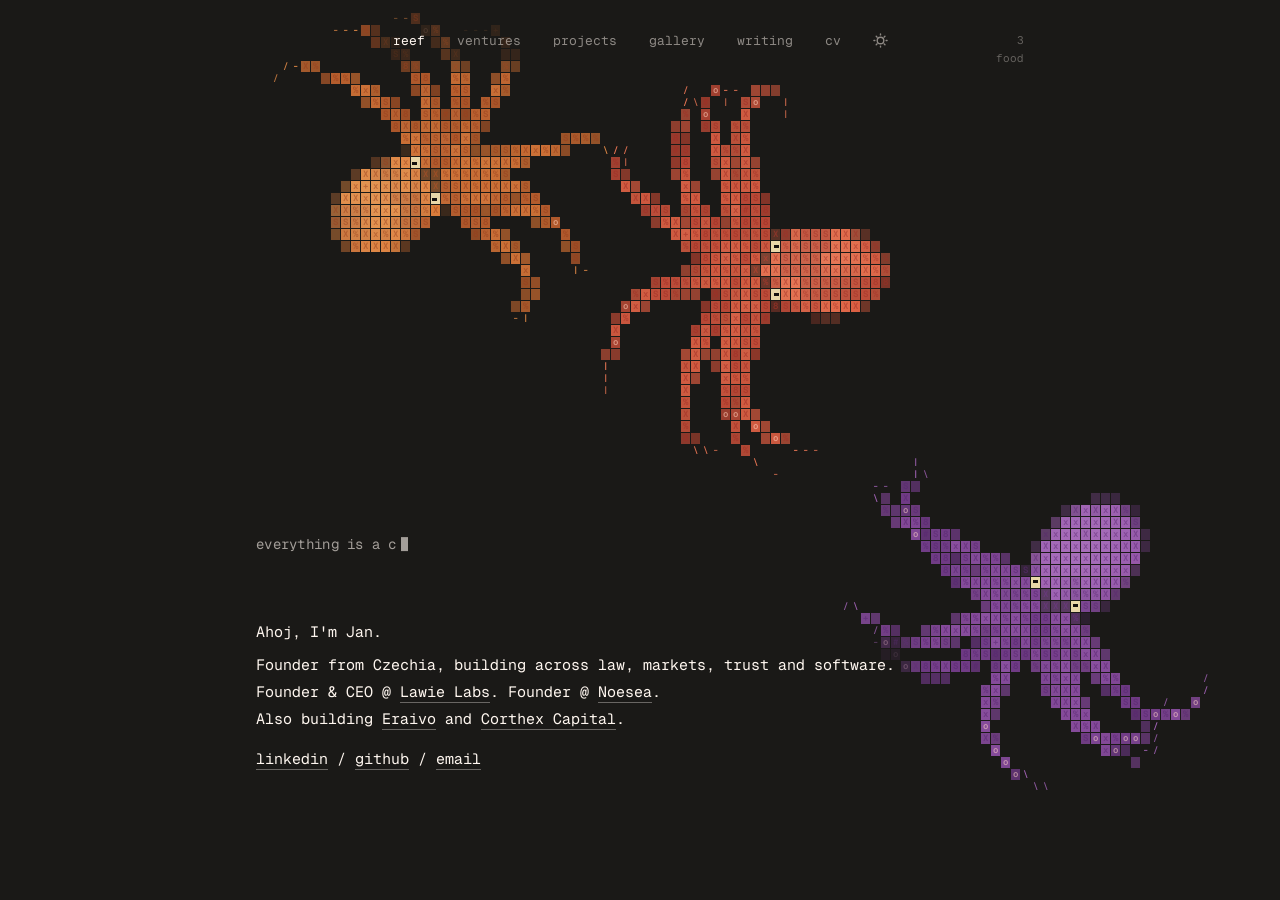
==== index.html @ 6436b3ab "The web" ====
<!doctype html>
<html lang="en" class="dark">
<head>
<meta charset="utf-8">
<meta name="viewport" content="width=device-width, initial-scale=1, viewport-fit=cover">
<title>Jan Formánek</title>
<meta name="description" content="Jan Formánek, founder from Czechia. Building Lawie Labs, Noesea, Eraivo and Corthex Capital across law, markets, trust and software infrastructure.">
<meta name="author" content="Jan Formánek">
<meta name="theme-color" content="#1a1917">
<meta property="og:type" content="profile">
<meta property="og:title" content="Jan Formánek">
<meta property="og:description" content="Founder from Czechia. Lawie Labs · Noesea · Eraivo · Corthex Capital.">
<meta property="og:image" content="og.png">
<meta property="og:image:width" content="1200">
<meta property="og:image:height" content="630">
<meta property="og:image:alt" content="Jan Formánek, with ASCII octopuses">
<meta name="twitter:card" content="summary_large_image">
<meta name="twitter:title" content="Jan Formánek">
<meta name="twitter:description" content="Founder from Czechia. Lawie Labs · Noesea · Eraivo · Corthex Capital.">
<meta name="twitter:image" content="og.png">
<link rel="icon" href="favicon.svg" type="image/svg+xml">
<link rel="icon" href="favicon-32.png" sizes="32x32" type="image/png">
<link rel="apple-touch-icon" href="apple-touch-icon.png">
<link rel="preload" href="assets/fonts/geist-mono-latin.woff2" as="font" type="font/woff2" crossorigin>
<link rel="stylesheet" href="assets/style.css">
<script>try{if(localStorage.getItem("jf:theme")==="light")document.documentElement.classList.remove("dark")}catch(e){}</script>
<script type="application/ld+json">
{
 "@context": "https://schema.org",
 "@type": "Person",
 "name": "Jan Formánek",
 "jobTitle": "Founder & CEO",
 "address": {
  "@type": "PostalAddress",
  "addressCountry": "CZ"
 },
 "email": "mailto:ceo@lawielabs.com",
 "worksFor": [
  {
   "@type": "Organization",
   "name": "Lawie Labs",
   "url": "https://lawielabs.com/en"
  },
  {
   "@type": "Organization",
   "name": "Noesea",
   "url": "https://noesea.com/"
  },
  {
   "@type": "Organization",
   "name": "Eraivo",
   "url": "https://www.eraivo.com/"
  },
  {
   "@type": "Organization",
   "name": "Corthex Capital",
   "url": "https://corthexcapital.com"
  }
 ],
 "sameAs": [
  "https://www.linkedin.com/in/formanekfounder",
  "https://github.com/john-formanek-code",
  "https://x.com/0xjohnfx",
  "https://lawielabs.com/en/about/founder",
  "https://noesea.com/protocol/founder"
 ]
}
</script>
</head>
<body>
<a class="skip" href="#main">skip to content</a>
<canvas id="reef" aria-hidden="true"></canvas>

<nav class="nav" data-avoid aria-label="Main">
  <a href="#/" data-route="/">reef</a>
  <a href="#/ventures" data-route="/ventures">ventures</a>
  <a href="#/projects" data-route="/projects">projects</a>
  <a href="#/gallery" data-route="/gallery">gallery</a>
  <a href="#/writing" data-route="/writing">writing</a>
  <a href="#/cv" data-route="/cv">cv</a>
  <span class="nav-theme"><button type="button" class="theme-toggle" aria-label="Toggle light and dark"></button></span>
</nav>

<header class="mhead">
  <a href="#/" class="mhead-name">Jan Formánek</a>
  <button type="button" class="mhead-menu" aria-label="Menu" aria-expanded="false" aria-controls="mpanel"><svg width="14" height="14" viewBox="0 0 14 14" fill="currentColor" aria-hidden="true"><circle cx="3" cy="3" r="1.4"/><circle cx="11" cy="3" r="1.4"/><circle cx="3" cy="11" r="1.4"/><circle cx="11" cy="11" r="1.4"/></svg></button>
  <div class="mhead-panel" id="mpanel">
  <a href="#/" data-route="/">reef</a>
  <a href="#/ventures" data-route="/ventures">ventures</a>
  <a href="#/projects" data-route="/projects">projects</a>
  <a href="#/gallery" data-route="/gallery">gallery</a>
  <a href="#/writing" data-route="/writing">writing</a>
  <a href="#/cv" data-route="/cv">cv</a>
    <button type="button" class="theme-toggle" aria-label="Toggle light and dark"></button>
  </div>
</header>

<div class="counter" aria-hidden="true"><div class="c-octo">4</div><div class="c-food">food</div></div>

<main id="main" tabindex="-1">
<section class="page" data-page="/">
  <blockquote class="quote" data-avoid><span class="tw" data-lines="everything is a claim,|until it survives a challenge"></span><span class="caret" aria-hidden="true"></span></blockquote>
  <div class="prose" data-avoid>
    <h1>Ahoj, I'm Jan.</h1>
    <p>Founder from Czechia, building across law, markets, trust and software.</p>
    <p>Founder &amp; CEO @ <a href="#/ventures/lawie">Lawie Labs</a>. Founder @ <a href="#/ventures/noesea">Noesea</a>.</p>
    <p>Also building <a href="#/ventures/eraivo">Eraivo</a> and <a href="#/ventures/corthex">Corthex Capital</a>.</p>
    <p class="links"><a href="https://www.linkedin.com/in/formanekfounder" rel="me noopener">linkedin</a> / <a href="https://github.com/john-formanek-code" rel="me noopener">github</a> / <a href="mailto:ceo@lawielabs.com">email</a></p>
  </div>
</section>

<section class="page page-ventures" data-page="/ventures" hidden>
  <h1 class="sr">Ventures</h1>
  <ul class="cards" data-noclick>
    <li><a class="card" href="#/ventures/lawie">
      <span class="card-art"><canvas class="mini" data-skin="gold" data-noclick role="img" aria-label="Lawie Labs: one live ASCII octopus"></canvas><span class="mark">lawie labs</span></span>
      <span class="cap"><span class="cap-name">Lawie Labs</span><span class="cap-year">Nov 2025</span></span>
      <span class="cap-tag">Where legal work becomes leverage.</span>
    </a></li>
    <li><a class="card" href="#/ventures/noesea">
      <span class="card-art"><canvas class="mini" data-skin="teal" data-noclick role="img" aria-label="Noesea: one live ASCII octopus"></canvas><span class="mark">noesea</span></span>
      <span class="cap"><span class="cap-name">Noesea</span><span class="cap-year">Jan 2026</span></span>
      <span class="cap-tag">Proof infrastructure for digital claims.</span>
    </a></li>
    <li><a class="card" href="#/ventures/eraivo">
      <span class="card-art"><canvas class="mini" data-skin="lavender" data-noclick role="img" aria-label="Eraivo: one live ASCII octopus"></canvas><span class="mark">eraivo</span></span>
      <span class="cap"><span class="cap-name">Eraivo</span><span class="cap-year">Mar 2025</span></span>
      <span class="cap-tag">Give agents buying power.</span>
    </a></li>
    <li><a class="card" href="#/ventures/corthex">
      <span class="card-art"><canvas class="mini" data-skin="steel" data-noclick role="img" aria-label="Corthex Capital: one live ASCII octopus"></canvas><span class="mark">corthex</span></span>
      <span class="cap"><span class="cap-name">Corthex Capital</span><span class="cap-year">Apr 2025</span></span>
      <span class="cap-tag">Global markets. Emerging technology. Digital assets.</span>
    </a></li>
  </ul>
</section>

<section class="page" data-page="/ventures/lawie" data-skin="gold" hidden>
  <blockquote class="quote" data-avoid><span class="tw" data-lines="execution,|not advice."></span><span class="caret" aria-hidden="true"></span></blockquote>
  <div class="prose" data-avoid>
    <p class="kicker">founder &amp; ceo · since nov 2025</p>
    <h1>Lawie Labs</h1>
    <p>Lawie is agent-first legal execution infrastructure for companies, law firms and high-stakes legal workflows.</p>
    <p>It exists to move legal AI from plausible text to defensible work: source-grounded reasoning, controlled tool use, human approval gates and durable audit records.</p>
    <ul class="facts">
      <li><span>b2b/b2g</span><span>Hybrid Threat Defense: OSINT/FIMI, procurement and ownership networks turned into temporal campaign maps and reviewable assessments</span></li>
      <li><span>b2c</span><span>Civic Guard: citizen-submitted evidence, incident mapping, independently reviewed public findings, walled off from restricted intel</span></li>
      <li><span>b2b</span><span>Legal-entity digital twins: effective-dated ownership, statutory obligations, scenario analysis of regulatory change</span></li>
    </ul>
    <p class="fine">65 specialist agents · twelve front-line specialists · Civic Guard, the open public-interest product</p>
    <p class="links"><a href="https://lawielabs.com/en" rel="noopener">lawielabs.com</a> / <a href="#/ventures">ventures</a></p>
  </div>
</section>

<section class="page" data-page="/ventures/noesea" data-skin="teal" hidden>
  <blockquote class="quote" data-avoid><span class="tw" data-lines="protocol infrastructure,|not a conventional software company."></span><span class="caret" aria-hidden="true"></span></blockquote>
  <div class="prose" data-avoid>
    <p class="kicker">founder &amp; protocol architect · since jan 2026</p>
    <h1>Noesea</h1>
    <p>Noesea is a proof infrastructure protocol for digital claims, provenance, verification and evidence records.</p>
    <p>Five layers: claim registry, evidence records, review logic, participant controls, verification outputs.</p>
    <ul class="facts">
      <li><span>truth layer</span><span>immutable evidence and provenance, competing interpretations, challenges, appeals; evidence integrity kept apart from claims of truth</span></li>
      <li><span>consensus</span><span>bonded jurors, commit-reveal voting, multi-round disputes, collusion resistance, stake-based incentives</span></li>
      <li><span>constitution</span><span>hard limits on governance powers, append-only corrections, independently replayable decisions</span></li>
    </ul>
    <p class="fine">Pre-launch. No token sale, exchange listing, or promise of profit implied.</p>
    <p class="links"><a href="https://noesea.com/" rel="noopener">noesea.com</a> / <a href="#/ventures">ventures</a></p>
  </div>
</section>

<section class="page" data-page="/ventures/eraivo" data-skin="lavender" hidden>
  <blockquote class="quote" data-avoid><span class="tw" data-lines="the policy path|is the product."></span><span class="caret" aria-hidden="true"></span></blockquote>
  <div class="prose" data-avoid>
    <p class="kicker">founder · since mar 2025</p>
    <h1>Eraivo</h1>
    <p>Governed accounts for payments, escrow, settlement, approvals, risk checks, reputation and audit trails. One programmable control plane between an agent and real money.</p>
    <p>Every request comes back allowed, approval required, or rejected, with the policy decision and evidence attached.</p>
    <ul class="facts">
      <li><span>control plane</span><span>multi-wallet execution and treasury orchestration for autonomous software</span></li>
      <li><span>mandates</span><span>delegated authority, capital allocation, policy-gated transactions, approvals, settlement</span></li>
      <li><span>model</span><span>enterprise software that monetizes control and assurance, not the payment rails</span></li>
    </ul>
    <p class="links"><a href="https://www.eraivo.com/" rel="noopener">eraivo.com</a> / <a href="#/ventures">ventures</a></p>
  </div>
</section>

<section class="page" data-page="/ventures/corthex" data-skin="steel" hidden>
  <blockquote class="quote" data-avoid><span class="tw" data-lines="research first.|risk frames every decision."></span><span class="caret" aria-hidden="true"></span></blockquote>
  <div class="prose" data-avoid>
    <p class="kicker">founder · since apr 2025</p>
    <h1>Corthex Capital</h1>
    <p>A global markets company focused on emerging technology, digital assets and disciplined, risk-driven research.</p>
    <ul class="facts">
      <li><span>thesis</span><span>capacity-constrained DEX and smaller-cap markets, where fragmentation and liquidity friction beat scale</span></li>
      <li><span>stack</span><span>Rust and Python research-to-execution: market data, DEX microstructure, simulation</span></li>
      <li><span>discipline</span><span>point-in-time validation, execution-cost modeling, independent risk controls</span></li>
    </ul>
    <p class="fine">Corthex Capital makes no performance claims and does not promise returns.</p>
    <p class="links"><a href="https://corthexcapital.com" rel="noopener">corthexcapital.com</a> / <a href="#/ventures">ventures</a></p>
  </div>
</section>

<section class="page" data-page="/projects/openedge" data-skin="orange" hidden>
  <blockquote class="quote" data-avoid><span class="tw" data-lines="monitor the world,|predict it more precisely."></span><span class="caret" aria-hidden="true"></span></blockquote>
  <div class="prose" data-avoid>
    <p class="kicker">typescript · feb 2026</p>
    <h1>OpenEdge</h1>
    <p>A trading terminal and workflow engine for high-conviction traders and small teams. It sits between raw market data and execution: write the hypothesis, follow the rules, review how the trade was actually executed.</p>
    <ul class="facts">
      <li><span>tape</span><span>live quotes and breaking news from Yahoo Finance, CNBC and CoinGecko, next to a synced TradingView chart grid</span></li>
      <li><span>guardrails</span><span>rules that flag FOMO, revenge trading and drift; hypotheses tracked from plan to review</span></li>
      <li><span>stack</span><span>Next.js 15, React 19, Drizzle ORM on libSQL, Tailwind, Framer Motion</span></li>
    </ul>
    <p class="links"><a href="https://github.com/john-formanek-code/OpenEdge" rel="noopener">github</a> / <a href="https://openedge.vercel.app/" rel="noopener">live</a> / <a href="#/projects">projects</a></p>
  </div>
</section>

<section class="page" data-page="/projects/snake" data-skin="teal" hidden>
  <blockquote class="quote" data-avoid><span class="tw" data-lines="same game,|many minds."></span><span class="caret" aria-hidden="true"></span></blockquote>
  <div class="prose" data-avoid>
    <p class="kicker">python · typescript · dec 2025</p>
    <h1>AI Snake Lab</h1>
    <p>A playground for comparing AI algorithms on one simple game. A Python engine runs the agents; a Next.js dashboard shows live what each one sees and decides, with survival and food efficiency side by side.</p>
    <ul class="facts">
      <li><span>classical</span><span>A*, BFS, DFS, Hamiltonian cycle, hand-written heuristics</span></li>
      <li><span>learning</span><span>DQN with experience replay, PPO, A2C, NEAT, MCTS, a CNN agent that reads the grid as pixels</span></li>
      <li><span>stack</span><span>Python, PyTorch, Pygame · Next.js 14, Recharts, Socket.io</span></li>
    </ul>
    <p class="links"><a href="https://github.com/john-formanek-code/AI-snake-lab" rel="noopener">github</a> / <a href="#/projects">projects</a></p>
  </div>
</section>

<section class="page" data-page="/projects/poker" data-skin="coral" hidden>
  <blockquote class="quote" data-avoid><span class="tw" data-lines="two engines,|one table."></span><span class="caret" aria-hidden="true"></span></blockquote>
  <div class="prose" data-avoid>
    <p class="kicker">python · c++ · apr 2026</p>
    <h1>Poker Lab</h1>
    <p>A desktop card-games suite: a C++ blackjack engine and a Texas Hold'em environment, unified under one custom PySide6 interface.</p>
    <ul class="facts">
      <li><span>blackjack</span><span>Libre Blackjack, a fast C++ engine with strategy support, built with make</span></li>
      <li><span>poker</span><span>Neuron Poker, a Hold'em environment on OpenAI Gym</span></li>
      <li><span>ui</span><span>PySide6 window with sidebar navigation and a QPainter-drawn poker table</span></li>
    </ul>
    <p class="fine">Engines by Jeremy Theler (Libre Blackjack) and Dick Reuter (Neuron Poker).</p>
    <p class="links"><a href="https://github.com/john-formanek-code/poker-lab" rel="noopener">github</a> / <a href="#/projects">projects</a></p>
  </div>
</section>

<section class="page" data-page="/projects/cscookbook" data-skin="gold" hidden>
  <blockquote class="quote" data-avoid><span class="tw" data-lines="coursework,|kept where it can be found."></span><span class="caret" aria-hidden="true"></span></blockquote>
  <div class="prose" data-avoid>
    <p class="kicker">java · php · js · sql · vba · 2023</p>
    <h1>csCookbook</h1>
    <p>Everything from SSPŠ Jihlava, sorted by subject instead of by year, so a topic can be found again in seconds.</p>
    <ul class="facts">
      <li><span>code</span><span>Java in fifteen topics up to SQL, PHP forms, cookies and sessions, JS/PWA apps with a database and a weather API</span></li>
      <li><span>systems</span><span>computer networks, hardware, OS installation and system administration</span></li>
      <li><span>office</span><span>Excel and VBA macros, Access databases</span></li>
    </ul>
    <p class="fine">Teacher repositories are linked as submodules. My own work lives in my-work/.</p>
    <p class="links"><a href="https://github.com/john-formanek-code/csCookbook" rel="noopener">github</a> / <a href="#/projects">projects</a></p>
  </div>
</section>

<section class="page" data-page="/projects/rsa-sha" data-skin="steel" hidden>
  <blockquote class="quote" data-avoid><span class="tw" data-lines="encrypt for b,|sign as a."></span><span class="caret" aria-hidden="true"></span></blockquote>
  <div class="prose" data-avoid>
    <p class="kicker">python · feb 2025</p>
    <h1>RSA-SHA</h1>
    <p>Public-key crypto between two parties. A encrypts a message with B's public key and signs it with its own private key, so only B can read it and B can prove it came from A.</p>
    <ul class="facts">
      <li><span>encryption</span><span>RSA with PKCS#1 OAEP</span></li>
      <li><span>signature</span><span>PKCS#1 v1.5 over a SHA-256 hash</span></li>
      <li><span>library</span><span>PyCryptodome; keys generated per party and stored as PEM</span></li>
    </ul>
    <p class="links"><a href="https://github.com/john-formanek-code/RSA-SHA" rel="noopener">github</a> / <a href="#/projects">projects</a></p>
  </div>
</section>

<section class="page" data-page="/projects/starbase" data-skin="purple" hidden>
  <blockquote class="quote" data-avoid><span class="tw" data-lines="twelve pillars,|one command center."></span><span class="caret" aria-hidden="true"></span></blockquote>
  <div class="prose" data-avoid>
    <p class="kicker">typescript · docker · apr 2026</p>
    <h1>Starbase</h1>
    <p>A homelab operating system: twelve Docker Compose pillars and a React command center that starts and stops them. Without Docker it runs in demo mode, so every pillar can still be clicked through.</p>
    <ul class="facts">
      <li><span>pillars</span><span>identity, private cloud, network lab, cyber defense, automation, media, backup, DevOps, AI, observability, business</span></li>
      <li><span>inside</span><span>Portainer, Nextcloud, Pi-hole, WireGuard, Wazuh, Vaultwarden, Grafana, Prometheus, Loki, Authentik, Ollama</span></li>
      <li><span>control</span><span>React UI and Express API, one lab.sh entry point for every stack</span></li>
    </ul>
    <p class="links"><a href="https://github.com/john-formanek-code/starbase" rel="noopener">github</a> / <a href="#/projects">projects</a></p>
  </div>
</section>

<section class="page page-gallery" data-page="/gallery" hidden>
  <header class="g-head" data-avoid>
    <p class="g-kicker">quiet animals.</p>
    <div class="g-row"><h1>Octopus studies, drawn live in text.</h1><a href="#/">reef</a></div>
  </header>
  <div class="tiles">
    <figure class="tile tile-hover"><canvas class="mini" data-skin="coral" data-noclick role="img" aria-label="Octopus study: hover, mostly still, slowly breathing"></canvas>
      <figcaption><span>Hover</span> <span class="dim">mostly still, slowly breathing · live · 2026</span></figcaption></figure>
    <figure class="tile tile-jet"><canvas class="mini" data-skin="purple" data-auto="jet" data-noclick role="img" aria-label="Octopus study: jet, contract, kick, glide"></canvas>
      <figcaption><span>Jet</span> <span class="dim">contract, kick, glide · live · 2026</span></figcaption></figure>
    <figure class="tile tile-ink"><canvas class="mini" data-skin="orange" data-auto="ink" data-noclick role="img" aria-label="Octopus study: ink, startled, gone"></canvas>
      <figcaption><span>Ink</span> <span class="dim">startled, gone · live · 2026</span></figcaption></figure>
    <figure class="tile tile-reach"><canvas class="mini" data-skin="salmon" data-auto="reach" data-noclick role="img" aria-label="Octopus study: reach, one arm, curious"></canvas>
      <figcaption><span>Reach</span> <span class="dim">one arm, curious · live · 2026</span></figcaption></figure>
    <figure class="tile tile-feed"><canvas class="mini" data-skin="teal" data-auto="feed" data-noclick role="img" aria-label="Octopus study: feeding, tip to mouth"></canvas>
      <figcaption><span>Feeding</span> <span class="dim">tip to mouth · live · 2026</span></figcaption></figure>
    <figure class="tile tile-pair"><canvas class="mini" data-skin="gold,lavender" data-count="2" data-noclick role="img" aria-label="Octopus study: pair, keeping a polite distance"></canvas>
      <figcaption><span>Pair</span> <span class="dim">keeping a polite distance · live · 2026</span></figcaption></figure>
  </div>
</section>

<section class="page page-writing" data-page="/writing" hidden>
  <h1 class="soon" data-avoid>soon.</h1>
</section>

<section class="page page-ventures" data-page="/projects" hidden>
  <h1 class="sr">Projects</h1>
  <ul class="cards" data-noclick>
    <li><a class="card" href="#/projects/openedge">
      <span class="card-art"><canvas class="mini" data-skin="orange" data-noclick role="img" aria-label="OpenEdge: one live ASCII octopus"></canvas><span class="mark">openedge</span></span>
      <span class="cap"><span class="cap-name">OpenEdge</span><span class="cap-year">Feb 2026</span></span>
      <span class="cap-tag">A trading terminal that holds you to your own rules.</span>
    </a></li>
    <li><a class="card" href="#/projects/snake">
      <span class="card-art"><canvas class="mini" data-skin="teal" data-noclick role="img" aria-label="AI Snake Lab: one live ASCII octopus"></canvas><span class="mark">snake ai lab</span></span>
      <span class="cap"><span class="cap-name">AI Snake Lab</span><span class="cap-year">Dec 2025</span></span>
      <span class="cap-tag">Classical search against reinforcement learning, on Snake.</span>
    </a></li>
    <li><a class="card" href="#/projects/poker">
      <span class="card-art"><canvas class="mini" data-skin="coral" data-noclick role="img" aria-label="Poker Lab: one live ASCII octopus"></canvas><span class="mark">poker lab</span></span>
      <span class="cap"><span class="cap-name">Poker Lab</span><span class="cap-year">Apr 2026</span></span>
      <span class="cap-tag">Blackjack and Hold'em engines behind one desktop app.</span>
    </a></li>
    <li><a class="card" href="#/projects/cscookbook">
      <span class="card-art"><canvas class="mini" data-skin="gold" data-noclick role="img" aria-label="csCookbook: one live ASCII octopus"></canvas><span class="mark">cscookbook</span></span>
      <span class="cap"><span class="cap-name">csCookbook</span><span class="cap-year">2023</span></span>
      <span class="cap-tag">IT school coursework, organized by subject.</span>
    </a></li>
    <li><a class="card" href="#/projects/rsa-sha">
      <span class="card-art"><canvas class="mini" data-skin="steel" data-noclick role="img" aria-label="RSA-SHA: one live ASCII octopus"></canvas><span class="mark">rsa-sha</span></span>
      <span class="cap"><span class="cap-name">RSA-SHA</span><span class="cap-year">Feb 2025</span></span>
      <span class="cap-tag">Encrypt for one party, sign as another.</span>
    </a></li>
    <li><a class="card" href="#/projects/starbase">
      <span class="card-art"><canvas class="mini" data-skin="purple" data-noclick role="img" aria-label="Starbase: one live ASCII octopus"></canvas><span class="mark">starbase</span></span>
      <span class="cap"><span class="cap-name">Starbase</span><span class="cap-year">Apr 2026</span></span>
      <span class="cap-tag">A homelab operating system with one command center.</span>
    </a></li>
  </ul>
</section>

<section class="page page-list" data-page="/cv" hidden>
  <div class="l-head" data-avoid>
    <p class="kicker">cv</p>
    <h1>Jan Formánek</h1>
    <p class="l-sub">Technology founder &amp; CEO. Software and AI systems architect. Independent trader. Czechia.</p>
    <a class="dl" href="Jan_Formanek_CV.pdf" download="Jan_Formanek_CV.pdf"><svg width="14" height="14" viewBox="0 0 14 14" fill="none" stroke="currentColor" stroke-width="1.3" aria-hidden="true"><path d="M7 1.5v8M3.5 6.5 7 10l3.5-3.5M2 12.5h10"/></svg><span>Download CV</span><span class="dl-meta">pdf · 2 pages</span></a>
  </div>
  <div class="cv" data-avoid>
    <section class="cv-sec"><h2>Experience</h2>
      <div class="cv-item"><span class="cv-t"><a href="#/ventures/lawie">Lawie Labs</a></span><span class="cv-d">Nov 2025 – now</span><span class="cv-r">Founder &amp; CEO</span><span class="cv-p">Hybrid threat defense, civic intelligence and legal-entity digital twins.</span></div>
      <div class="cv-item"><span class="cv-t"><a href="#/ventures/noesea">Noesea</a></span><span class="cv-d">Jan 2026 – now</span><span class="cv-r">Founder &amp; Protocol Architect</span><span class="cv-p">Dispute protocol: bonded jurors, commit-reveal voting, replayable decisions.</span></div>
      <div class="cv-item"><span class="cv-t"><a href="#/ventures/corthex">Corthex Capital</a></span><span class="cv-d">Apr 2025 – now</span><span class="cv-r">Founder &amp; CEO</span><span class="cv-p">Rust/Python DEX research with point-in-time validation and independent risk controls.</span></div>
      <div class="cv-item"><span class="cv-t"><a href="#/ventures/eraivo">Eraivo</a></span><span class="cv-d">Mar 2025 – now</span><span class="cv-r">Founder &amp; CEO</span><span class="cv-p">Policy-gated treasury and multi-wallet execution for autonomous software.</span></div>
      <div class="cv-item"><span class="cv-t"><a href="https://x.com/0xjohnfx">johnFX</a></span><span class="cv-d">ongoing</span><span class="cv-r">Independent Trader</span><span class="cv-p">Crypto derivatives and macro: volume profile, CVD, funding, open interest. Scenarios published with invalidation levels.</span></div>
    </section>
    <section class="cv-sec"><h2>Security</h2>
      <div class="cv-item"><span class="cv-t">Cyber Verification Program</span><span class="cv-d">Anthropic</span><span class="cv-r">Defense Access</span><span class="cv-p">Approved, with active Claude Mythos access for authorized defensive code research.</span></div>
      <div class="cv-item"><span class="cv-t">White-box assessments</span><span class="cv-d">Strix + Venice AI</span><span class="cv-p">Local source analysis and reproducible triage. Lawie PR #302 hardened service-JWT identity binding, MFA rate limits and secret handling.</span></div>
    </section>
    <section class="cv-sec"><h2>Engineering</h2>
      <div class="cv-item"><span class="cv-t">AI-assisted development</span><span class="cv-d">4 ventures</span><span class="cv-p">Subsystem ownership per agent, concurrent Git worktrees, PRs reconciled against one canonical main.</span></div>
      <div class="cv-item"><span class="cv-t">CI &amp; infrastructure</span><span class="cv-d">self-hosted</span><span class="cv-p">Linux runners and containerized validation for Rust, Solidity, TypeScript and PostgreSQL.</span></div>
    </section>
    <section class="cv-sec"><h2>Skills</h2>
      <div class="cv-skill"><span class="cv-sl">languages</span><span class="chips"><span>Rust</span><span>Python</span><span>TypeScript</span><span>Java</span><span>SQL</span><span>Solidity</span></span></div>
      <div class="cv-skill"><span class="cv-sl">web &amp; data</span><span class="chips"><span>Node.js</span><span>Next.js</span><span>PostgreSQL</span><span>Redis</span><span>ClickHouse</span></span></div>
      <div class="cv-skill"><span class="cv-sl">protocols</span><span class="chips"><span>EVM / Foundry</span><span>commit-reveal</span><span>staking &amp; slashing</span><span>DEX microstructure</span></span></div>
      <div class="cv-skill"><span class="cv-sl">infra</span><span class="chips"><span>Linux</span><span>Docker</span><span>Proxmox</span><span>CI/CD</span><span>VLANs</span><span>Cisco IOS</span></span></div>
      <div class="cv-skill"><span class="cv-sl">ai &amp; security</span><span class="chips"><span>MCP</span><span>agent orchestration</span><span>vulnerability triage</span><span>AuthN/AuthZ</span></span></div>
    </section>
    <section class="cv-sec"><h2>Education</h2>
      <div class="cv-item"><span class="cv-t">SSPŠ Jihlava</span><span class="cv-d">2023 – 2027</span><span class="cv-r">Information Technology</span><span class="cv-p">Software development, algorithms, databases, networking.</span></div>
    </section>
    <section class="cv-sec"><h2>Recognition</h2>
      <div class="cv-item"><span class="cv-t">Investománie</span><span class="cv-d">2025 – 2026</span><span class="cv-r">Semifinalist</span><span class="cv-p">Investment strategy competition.</span></div>
    </section>
    <section class="cv-sec"><h2>Languages</h2>
      <div class="cv-langs"><span><b>Czech</b><i>native</i></span><span><b>English</b><i>B2, Cambridge B2 First in preparation</i></span><span><b>German</b><i>basic</i></span></div>
    </section>
    <section class="cv-sec"><h2>Contact</h2>
      <p class="cv-contact"><a href="mailto:ceo@lawielabs.com">ceo@lawielabs.com</a> / <a href="https://www.linkedin.com/in/formanekfounder" rel="me noopener">linkedin</a> / <a href="https://github.com/john-formanek-code" rel="me noopener">github</a> / <a href="https://x.com/0xjohnfx" rel="me noopener">x</a></p>
    </section>
  </div>
</section>

<section class="page" data-page="404" hidden>
  <blockquote class="quote" data-avoid><span class="tw" data-lines="lost at sea."></span><span class="caret" aria-hidden="true"></span></blockquote>
  <div class="prose" data-avoid>
    <h1>404</h1>
    <p>Nothing lives at this address. Just one octopus.</p>
    <p class="links"><a href="./#/">back to the reef</a></p>
  </div>
</section>
</main>

<noscript><p class="nojs">Jan Formánek, founder from Czechia: Lawie Labs, Noesea, Eraivo, Corthex Capital. <a href="https://www.linkedin.com/in/formanekfounder">linkedin</a> · <a href="mailto:ceo@lawielabs.com">email</a></p></noscript>
<script src="assets/reef.js"></script>
<script src="assets/app.js"></script>
</body>
</html>
---- assets/style.css ----
@font-face{font-family:"Geist Mono";src:url(fonts/geist-mono-latin.woff2) format("woff2");font-weight:100 900;font-display:swap;unicode-range:U+0000-00FF,U+0131,U+0152-0153,U+02BB-02BC,U+02C6,U+02DA,U+02DC,U+0304,U+0308,U+0329,U+2000-206F,U+20AC,U+2122,U+2191,U+2193,U+2212,U+2215,U+FEFF,U+FFFD}
@font-face{font-family:"Geist Mono";src:url(fonts/geist-mono-latin-ext.woff2) format("woff2");font-weight:100 900;font-display:swap;unicode-range:U+0100-02BA,U+02BD-02C5,U+02C7-02CC,U+02CE-02D7,U+02DD-02FF,U+0304,U+0308,U+0329,U+1D00-1DBF,U+1E00-1E9F,U+1EF2-1EFF,U+2020,U+20A0-20AB,U+20AD-20C0,U+2113,U+2C60-2C7F,U+A720-A7FF}
:root{--bg:#f5f4f1;--fg:#262523;--mono:"Geist Mono",ui-monospace,SFMono-Regular,Menlo,monospace}
.dark{--bg:#1a1917;--fg:#fff7f0}
*{box-sizing:border-box}
html,body{margin:0;background:var(--bg);color:var(--fg);transition:background-color .2s,color .2s}
body{font-family:var(--mono);-webkit-font-smoothing:antialiased;min-height:100vh;min-height:100dvh}
#reef{position:fixed;inset:0;width:100vw;height:100vh;z-index:0;display:block;transition:opacity .5s}
.calm .counter{opacity:0;pointer-events:none}
a{color:inherit}
::selection{background:color-mix(in srgb,var(--fg) 20%,transparent)}

.nav{position:fixed;inset:0 0 auto 0;z-index:30;display:flex;justify-content:center;align-items:center;gap:32px;padding-top:32px;font-size:13px;pointer-events:none}
.nav>*{pointer-events:auto}
.nav a{text-decoration:none;opacity:.5;transition:opacity .15s}
.nav a:hover,.nav a[aria-current=page]{opacity:1}
.nav-theme{margin:-16px;padding:16px;display:flex}
.theme-toggle{all:unset;cursor:pointer;opacity:.5;display:flex;transition:opacity .15s}
.theme-toggle:hover,.theme-toggle:focus-visible{opacity:1}
.theme-toggle svg{width:15px;height:15px}
.counter{position:fixed;right:20vw;top:32px;z-index:20;font-size:11px;line-height:1.6;font-variant-numeric:tabular-nums;text-align:right;pointer-events:none}
.c-octo{opacity:.32}
.c-food{opacity:.32;transition:opacity .6s ease-out}
.c-food.flash{opacity:1;transition:none}

main{position:relative;z-index:10;pointer-events:none}
main a,main .prose,main .quote,main .cards,main .tiles,main .g-head{pointer-events:auto}
main:focus{outline:none}
.page{min-height:100vh;min-height:100dvh;display:flex;flex-direction:column;justify-content:flex-end;gap:40px;padding:128px 20vw}
.page[hidden]{display:none}
.quote{margin:0;font-size:14px;text-transform:lowercase;line-height:1.625;letter-spacing:.02em;opacity:.6;white-space:pre-line;min-height:3.25em}
.caret{display:inline-block;width:.55em;height:1em;background:currentColor;transform:translateY(.15em);margin-left:4px;animation:blink 1.05s steps(1) infinite}
@keyframes blink{50%{opacity:0}}
.prose{max-width:54rem;font-size:15px;line-height:max(22px,3vh)}
.prose h1,.prose p{margin:0;font-size:inherit;font-weight:inherit}
.prose .links{margin-top:1.5vh}
.prose a,.ventures a{text-decoration:underline;text-decoration-thickness:1px;text-underline-offset:5px;text-decoration-color:color-mix(in srgb,var(--fg) 35%,transparent);transition:text-decoration-color .15s}
.prose a:hover,.ventures a:hover{text-decoration-color:var(--fg)}

.x-unused{list-style:none;margin:0;padding:0;display:flex;flex-direction:column;gap:22px;max-width:54rem;font-size:15px;line-height:max(22px,3vh)}
.ventures .role{margin-left:14px;font-size:12px;opacity:.45}
.ventures p{margin:0;opacity:.7;font-size:14px}

.prose a:focus-visible,.nav a:focus-visible,.mhead a:focus-visible,.g-head a:focus-visible,.theme-toggle:focus-visible,.mhead-menu:focus-visible{outline:1px solid currentColor;outline-offset:4px;border-radius:2px}
.skip{position:fixed;left:16px;top:-60px;z-index:60;padding:8px 12px;background:var(--fg);color:var(--bg);font-size:12px;text-decoration:none;border-radius:6px}
.skip:focus{top:16px}
.sr{position:absolute;width:1px;height:1px;overflow:hidden;clip:rect(0 0 0 0);white-space:nowrap}
.page.in{animation:pagein .5s ease-out}
@keyframes pagein{from{opacity:0}to{opacity:1}}
.kicker{font-size:12px!important;opacity:.45;letter-spacing:.02em}
.kicker.gap{margin-top:2.2vh!important}
.prose .fine{font-size:12px;opacity:.5;margin-top:1vh;max-width:40rem}
.prose h1{margin-bottom:.6vh}
.nojs{position:relative;z-index:10;padding:128px 20vw;font-size:14px}

/* ventures: daoho-style carousel of live cards */
.page-ventures{justify-content:center;padding-left:0;padding-right:0}
.cards{list-style:none;margin:0;padding:0 20vw;display:flex;gap:12px;overflow-x:auto;scroll-padding:0 20vw;cursor:grab;scrollbar-width:none;overscroll-behavior-x:contain}
.cards::-webkit-scrollbar{display:none}
.cards li{flex:none;scroll-snap-align:start}
.card{display:block;text-decoration:none;width:min(58vw,836px,calc((100vh - 330px)*1.5));outline:none}
.card-art{position:relative;display:block;aspect-ratio:3/2;background:color-mix(in srgb,var(--fg) 4.5%,var(--bg));overflow:hidden;transition:background-color .2s}
.card:hover .card-art,.card:focus-visible .card-art{background:color-mix(in srgb,var(--fg) 7%,var(--bg))}
.card:focus-visible .card-art{outline:1px solid color-mix(in srgb,var(--fg) 60%,transparent);outline-offset:3px}
.card-art canvas,.tile canvas{position:absolute;inset:0;width:100%;height:100%;display:block}
.mark{position:absolute;left:clamp(18px,3vw,44px);top:clamp(18px,3vw,44px);font-size:clamp(15px,1.6vw,22px);letter-spacing:-.01em;opacity:.88;pointer-events:none}
.cap{display:block;margin-top:14px;font-size:14px}
.cap-year{margin-left:10px;font-size:12px;opacity:.45}
.cap-tag{display:block;margin-top:6px;font-size:13px;opacity:.6}

/* gallery: live octopus studies */
.page-gallery{justify-content:flex-start;padding:96px 11.5vw 96px;gap:56px}
.g-kicker{margin:0;font-size:12px;opacity:.55;letter-spacing:.02em}
.g-row{display:flex;justify-content:space-between;align-items:baseline;gap:24px;margin-top:14px}
.g-row h1{margin:0;font-size:14px;font-weight:inherit;opacity:.85}
.g-row a{font-size:12px;opacity:.7;text-underline-offset:5px;text-decoration-color:color-mix(in srgb,var(--fg) 35%,transparent)}
.tiles{columns:3;column-gap:12px}
.tile{margin:0 0 12px;break-inside:avoid}
.tile canvas{position:relative;height:auto;background:color-mix(in srgb,var(--fg) 4.5%,var(--bg))}
.tile-hover canvas{aspect-ratio:4/3}.tile-jet canvas{aspect-ratio:3/4}.tile-ink canvas{aspect-ratio:4/5}
.tile-reach canvas{aspect-ratio:1/1}.tile-feed canvas{aspect-ratio:4/3}.tile-pair canvas{aspect-ratio:4/3}
.tile figcaption{margin:8px 0 18px;font-size:12px}
.tile .dim{opacity:.45;margin-left:6px}

/* writing */
.page-writing{justify-content:center;align-items:center}
.soon{margin:0;font-size:14px;font-weight:inherit;opacity:.7}

.mhead{display:none}
@media (max-width:1023px){
  .nav,.counter{display:none}
  .mhead{display:flex;position:fixed;z-index:40;top:12px;left:12px;right:12px;height:50px;align-items:center;justify-content:space-between;padding:0 18px;border-radius:999px;
    background:color-mix(in srgb,var(--bg) 82%,var(--fg) 6%);backdrop-filter:blur(14px);-webkit-backdrop-filter:blur(14px);font-size:15px}
  .mhead-name{text-decoration:none}
  .mhead-menu{all:unset;cursor:pointer;opacity:.6;padding:8px;margin-right:-8px;display:flex}
  .mhead-panel{position:absolute;top:58px;right:0;display:none;flex-direction:column;gap:14px;padding:16px 20px;border-radius:14px;min-width:160px;
    background:color-mix(in srgb,var(--bg) 88%,var(--fg) 6%);backdrop-filter:blur(14px);font-size:14px}
  .mhead.open .mhead-panel{display:flex}
  .mhead-panel a{text-decoration:none;opacity:.55}
  .mhead-panel a[aria-current=page]{opacity:1}
  .page{padding:112px 24px 48px;gap:32px}
  .quote{font-size:13px}
  .prose{font-size:14px}
  .page-ventures{padding-left:0;padding-right:0;justify-content:center}
  .cards{padding:0 24px;scroll-padding:0 24px}
  .card{width:min(84vw,560px)}
  .page-gallery{padding:104px 24px 64px;gap:36px}
  .tiles{columns:2}
}
@media (max-width:620px){.tiles{columns:1}}
@media (max-height:720px) and (min-width:1024px){.page{gap:24px;padding-top:80px;padding-bottom:48px}}
@media (prefers-reduced-motion:reduce){.caret{animation:none}}
body[data-route=gallery] .nav{position:absolute}
html.octo-grab,html.octo-grab body{cursor:grab}
html.octo-grabbing,html.octo-grabbing *{cursor:grabbing!important;user-select:none}
@media (pointer:coarse){.cards{scroll-snap-type:x mandatory;cursor:auto}}
.cards.dragging,.cards.dragging *{cursor:grabbing!important;user-select:none}
.cards.dragging .card{pointer-events:none}
.card{-webkit-user-drag:none;user-select:none}

/* facts on venture pages */
.facts{list-style:none;margin:2.2vh 0 0;padding:0;display:grid;gap:10px;max-width:44rem;font-size:13px;line-height:1.55}
.facts li{display:grid;grid-template-columns:7.5rem 1fr;gap:16px}
.facts li span:first-child{opacity:.45}
.facts li span:last-child{opacity:.8}
/* list page: cv */
.page-list{justify-content:flex-start;gap:44px;padding:128px 20vw 96px}
.l-head h1{margin:6px 0 0;font-size:15px;font-weight:inherit}
.l-head .kicker{margin:0}
.l-sub{margin:8px 0 0;font-size:13px;opacity:.6;max-width:40rem;line-height:1.55}
@media (max-width:1023px){.page-list{padding:104px 24px 64px;gap:32px}}
@media (max-width:620px){
  .facts li{grid-template-columns:1fr;gap:2px}
}

/* cv download button */
.dl{display:inline-flex;align-items:center;gap:10px;margin-top:22px;padding:11px 18px 11px 15px;border:1px solid color-mix(in srgb,var(--fg) 22%,transparent);border-radius:999px;background:color-mix(in srgb,var(--fg) 4%,var(--bg));font-size:13px;text-decoration:none;transition:background-color .15s,border-color .15s}
.dl:hover{background:color-mix(in srgb,var(--fg) 9%,var(--bg));border-color:color-mix(in srgb,var(--fg) 40%,transparent)}
.dl:hover svg{transform:translateY(1px)}
.dl svg{transition:transform .15s;opacity:.8}
.dl-meta{font-size:11px;opacity:.45;padding-left:10px;border-left:1px solid color-mix(in srgb,var(--fg) 18%,transparent)}
.dl:focus-visible{outline:1px solid currentColor;outline-offset:3px}

/* cv body: classic resume sections */
.cv{max-width:54rem;display:flex;flex-direction:column;gap:44px;font-size:13px;line-height:1.6}
.cv-sec h2{margin:0 0 6px;padding-bottom:10px;border-bottom:1px solid color-mix(in srgb,var(--fg) 16%,transparent);font-size:11px;font-weight:inherit;letter-spacing:.14em;text-transform:uppercase;opacity:.5}
.cv-item{display:grid;grid-template-columns:1fr auto;column-gap:24px;padding:14px 0}
.cv-item+.cv-item{border-top:1px solid color-mix(in srgb,var(--fg) 6%,transparent)}
.cv-t{font-size:14px}
.cv-t a,.cv-contact a{text-decoration:underline;text-decoration-thickness:1px;text-underline-offset:5px;text-decoration-color:color-mix(in srgb,var(--fg) 30%,transparent)}
.cv-t a:hover,.cv-contact a:hover{text-decoration-color:var(--fg)}
.cv-d{font-size:12px;opacity:.5;white-space:nowrap;text-align:right;font-variant-numeric:tabular-nums}
.cv-r{grid-column:1/-1;font-size:12px;opacity:.5;margin-top:1px}
.cv-p{grid-column:1/-1;opacity:.82;margin-top:6px;max-width:44rem}
.cv-skill{display:grid;grid-template-columns:9rem 1fr;gap:6px 16px;align-items:baseline;padding:12px 0}
.cv-skill+.cv-skill{border-top:1px solid color-mix(in srgb,var(--fg) 6%,transparent)}
.cv-sl{font-size:12px;opacity:.5}
.chips{display:flex;flex-wrap:wrap;gap:6px}
.chips span{padding:2px 10px;border:1px solid color-mix(in srgb,var(--fg) 16%,transparent);border-radius:999px;font-size:12px;opacity:.85}
.cv-langs{display:flex;flex-wrap:wrap;gap:8px 28px;padding:14px 0}
.cv-langs b{font-weight:inherit;margin-right:8px}
.cv-langs i{font-style:normal;opacity:.55}
.cv-contact{margin:0;padding:14px 0}
@media (max-width:620px){
  .cv-skill{grid-template-columns:1fr}
  .cv{gap:36px}
}
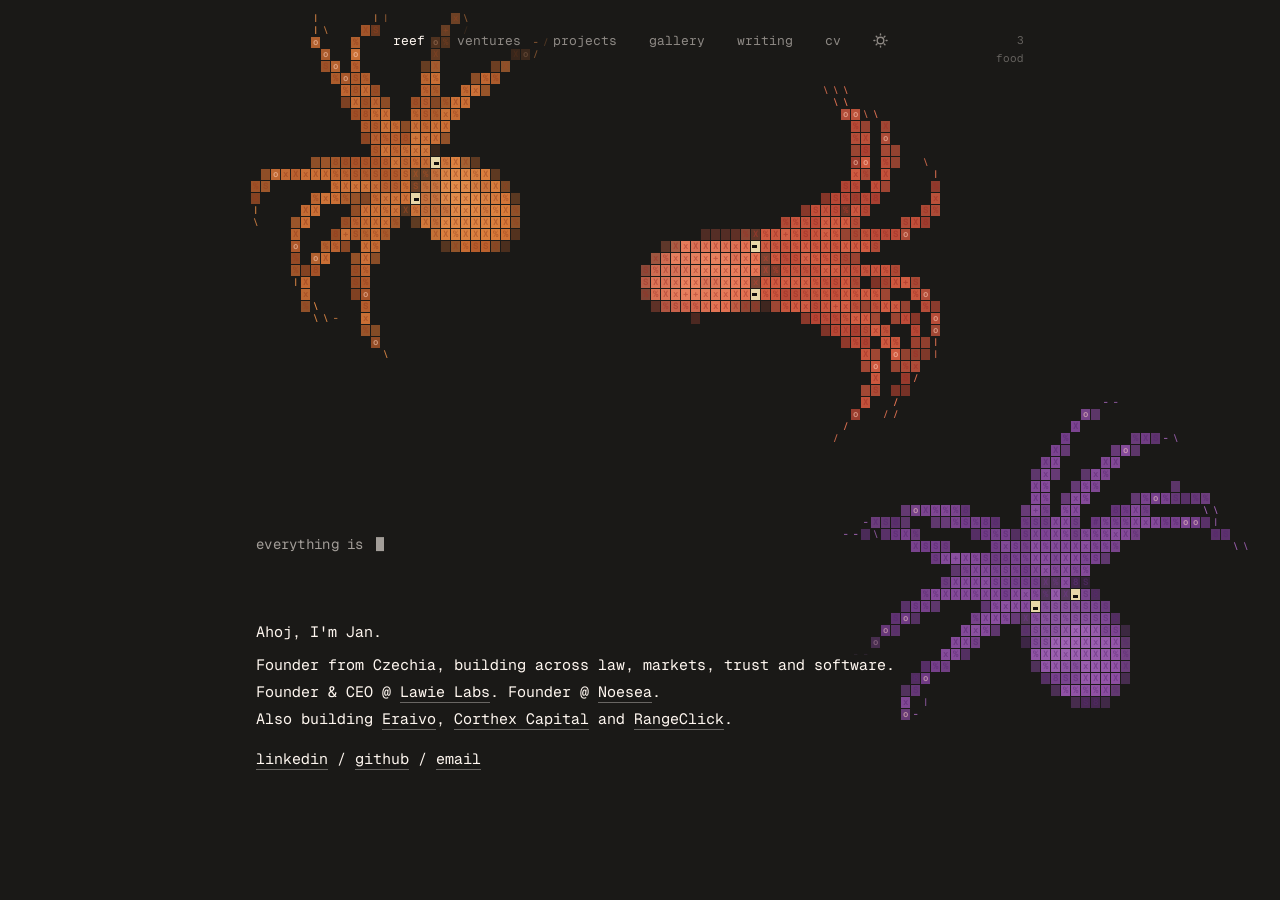
==== commit a4ca8091: "Add RangeClick to ventures Card with an orange octopus, a venture page, and a mention on the home pa" ====
--- a/index.html
+++ b/index.html
@@ -104,7 +104,7 @@
     <h1>Ahoj, I'm Jan.</h1>
     <p>Founder from Czechia, building across law, markets, trust and software.</p>
     <p>Founder &amp; CEO @ <a href="#/ventures/lawie">Lawie Labs</a>. Founder @ <a href="#/ventures/noesea">Noesea</a>.</p>
-    <p>Also building <a href="#/ventures/eraivo">Eraivo</a> and <a href="#/ventures/corthex">Corthex Capital</a>.</p>
+    <p>Also building <a href="#/ventures/eraivo">Eraivo</a>, <a href="#/ventures/corthex">Corthex Capital</a> and <a href="#/ventures/rangeclick">RangeClick</a>.</p>
     <p class="links"><a href="https://www.linkedin.com/in/formanekfounder" rel="me noopener">linkedin</a> / <a href="https://github.com/john-formanek-code" rel="me noopener">github</a> / <a href="mailto:ceo@lawielabs.com">email</a></p>
   </div>
 </section>
@@ -132,6 +132,11 @@
       <span class="cap"><span class="cap-name">Corthex Capital</span><span class="cap-year">Apr 2025</span></span>
       <span class="cap-tag">Global markets. Emerging technology. Digital assets.</span>
     </a></li>
+    <li><a class="card" href="#/ventures/rangeclick">
+      <span class="card-art"><canvas class="mini" data-skin="orange" data-noclick role="img" aria-label="RangeClick: one live ASCII octopus"></canvas><span class="mark">rangeclick</span></span>
+      <span class="cap"><span class="cap-name">RangeClick</span><span class="cap-year">Feb 2026</span></span>
+      <span class="cap-tag">A provably fair game on the live Bitcoin price.</span>
+    </a></li>
   </ul>
 </section>
 
@@ -198,6 +203,23 @@
     </ul>
     <p class="fine">Corthex Capital makes no performance claims and does not promise returns.</p>
     <p class="links"><a href="https://corthexcapital.com" rel="noopener">corthexcapital.com</a> / <a href="#/ventures">ventures</a></p>
+  </div>
+</section>
+
+<section class="page" data-page="/ventures/rangeclick" data-skin="orange" hidden>
+  <blockquote class="quote" data-avoid><span class="tw" data-lines="click a block,|beat the clock."></span><span class="caret" aria-hidden="true"></span></blockquote>
+  <div class="prose" data-avoid>
+    <p class="kicker">founder · since feb 2026</p>
+    <h1>RangeClick</h1>
+    <p>A game on the live Bitcoin price. Click a price block on the ladder. If the Hyperliquid BTC mark touches it before the 30-second clock runs out, the bet pays its multiplier.</p>
+    <p>Every accepted bet gets an Ed25519-signed receipt of its terms, so players can check the game without taking the operator's word for it.</p>
+    <ul class="facts">
+      <li><span>game</span><span>price ladder beside a 1-second BTC chart; touch or pierce the block within 30, 45 or 60 seconds; 5% edge inside the multiplier</span></li>
+      <li><span>fairness</span><span>signed receipts at accept, a per-bet trace from quote to settlement, ledger integrity checks</span></li>
+      <li><span>real mode</span><span>non-custodial RangeVault on Base and Arbitrum Sepolia; the server cannot withdraw player funds or change signed terms</span></li>
+    </ul>
+    <p class="fine">Closed beta. Paper money, $1,000 to start, no deposits. Real-money mode runs on testnets only.</p>
+    <p class="links"><a href="#/ventures">ventures</a></p>
   </div>
 </section>
 
@@ -409,7 +431,7 @@
 </section>
 </main>
 
-<noscript><p class="nojs">Jan Formánek, founder from Czechia: Lawie Labs, Noesea, Eraivo, Corthex Capital. <a href="https://www.linkedin.com/in/formanekfounder">linkedin</a> · <a href="mailto:ceo@lawielabs.com">email</a></p></noscript>
+<noscript><p class="nojs">Jan Formánek, founder from Czechia: Lawie Labs, Noesea, Eraivo, Corthex Capital, RangeClick. <a href="https://www.linkedin.com/in/formanekfounder">linkedin</a> · <a href="mailto:ceo@lawielabs.com">email</a></p></noscript>
 <script src="assets/reef.js"></script>
 <script src="assets/app.js"></script>
 </body>
